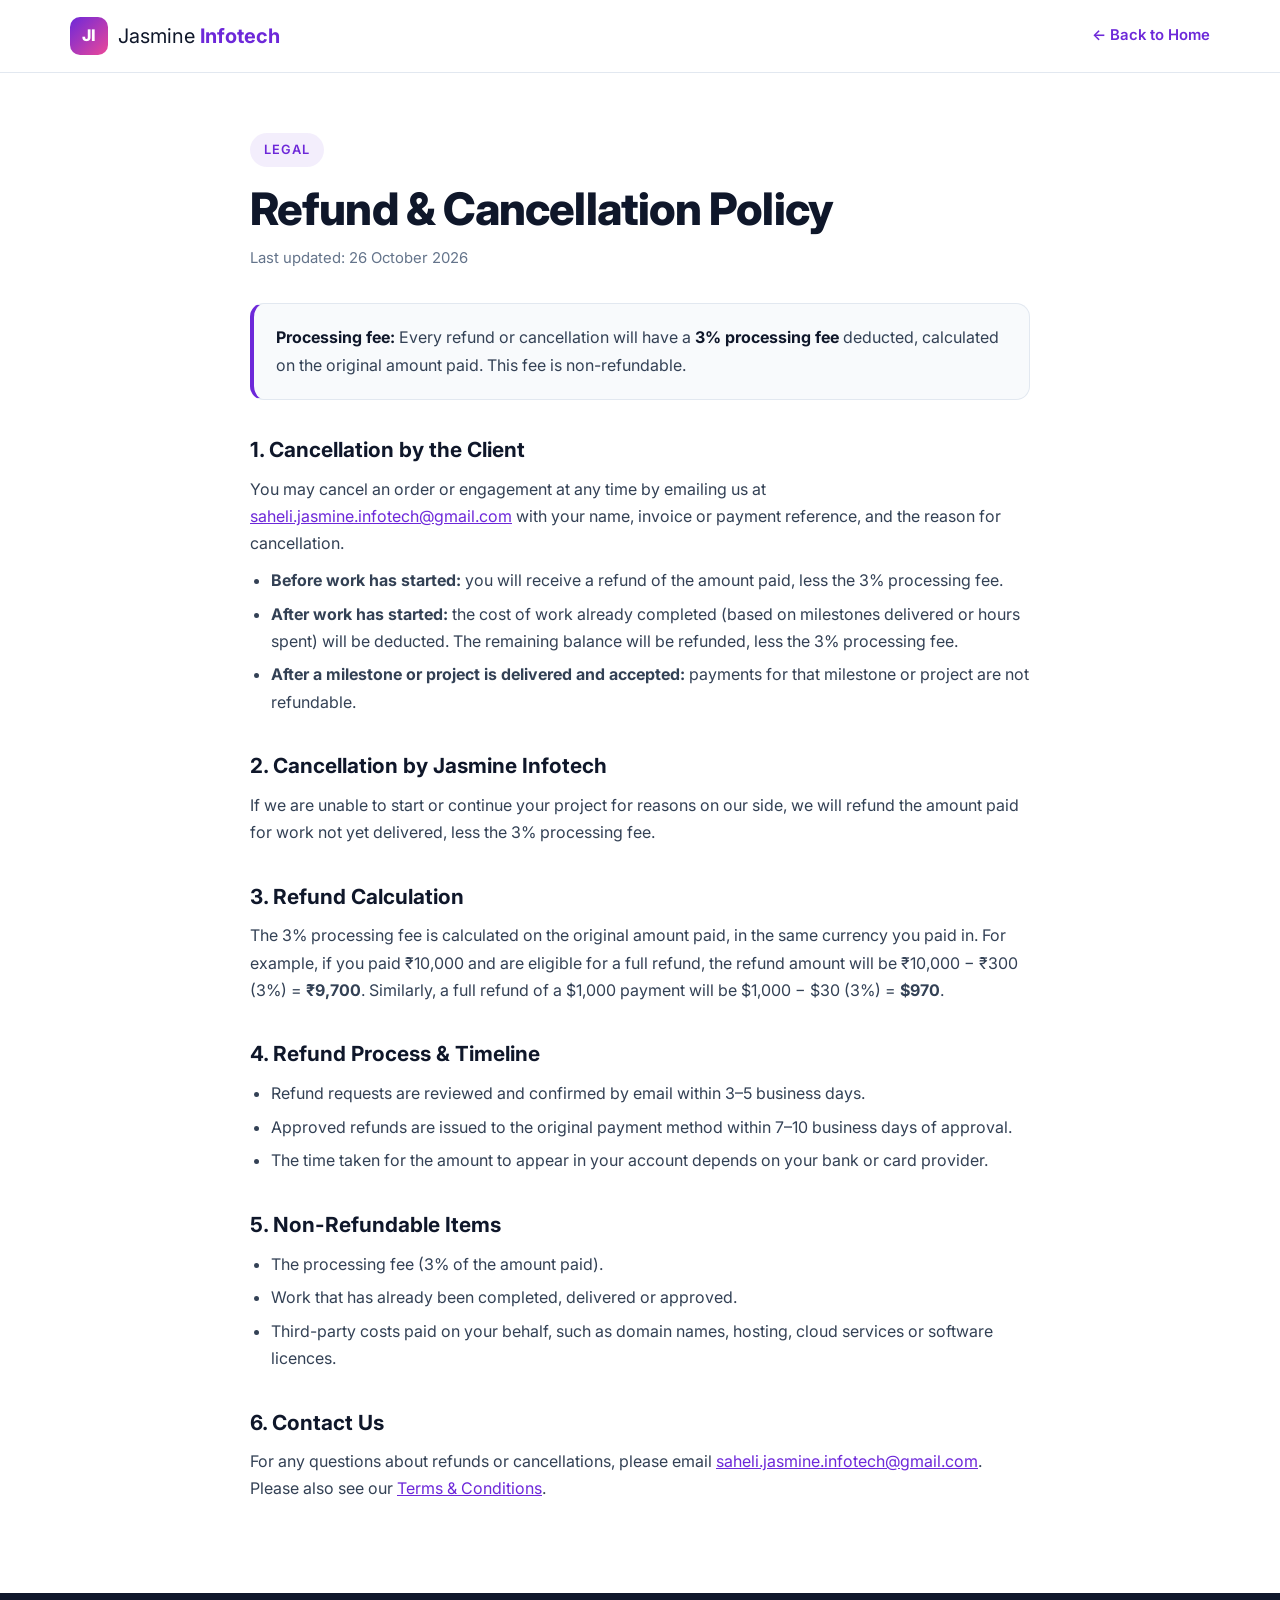
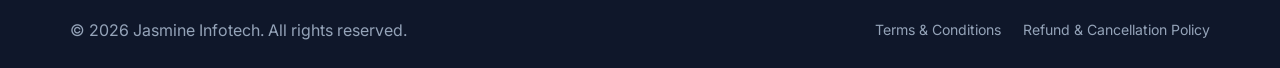
==== refund-policy.html @ 04a7589d "Terms and condition details" ====
<!DOCTYPE html>
<html lang="en">
<head>
  <meta charset="UTF-8" />
  <meta name="viewport" content="width=device-width, initial-scale=1.0" />
  <title>Refund &amp; Cancellation Policy | Jasmine Infotech</title>
  <meta name="description" content="Refund and cancellation policy for services provided by Jasmine Infotech, Hyderabad." />
  <link rel="preconnect" href="https://fonts.googleapis.com" />
  <link rel="preconnect" href="https://fonts.gstatic.com" crossorigin />
  <link href="https://fonts.googleapis.com/css2?family=Inter:wght@400;500;600;700;800&display=swap" rel="stylesheet" />
  <link rel="stylesheet" href="legal.css" />
</head>
<body>

  <header class="header">
    <div class="container nav-wrap">
      <a href="index.html" class="logo" aria-label="Jasmine Infotech home">
        <span class="logo-mark">JI</span>
        <span class="logo-text">Jasmine <strong>Infotech</strong></span>
      </a>
      <a href="index.html" class="back-link">← Back to Home</a>
    </div>
  </header>

  <main class="legal">
    <div class="container">
      <span class="eyebrow">Legal</span>
      <h1>Refund &amp; Cancellation Policy</h1>
      <p class="updated">Last updated: 26 October 2026</p>

      <div class="highlight">
        <p><strong>Processing fee:</strong> Every refund or cancellation will have a <strong>3% processing fee</strong> deducted, calculated on the original amount paid. This fee is non-refundable.</p>
      </div>

      <h2>1. Cancellation by the Client</h2>
      <p>You may cancel an order or engagement at any time by emailing us at <a href="mailto:saheli.jasmine.infotech@gmail.com">saheli.jasmine.infotech@gmail.com</a> with your name, invoice or payment reference, and the reason for cancellation.</p>
      <ul>
        <li><strong>Before work has started:</strong> you will receive a refund of the amount paid, less the 3% processing fee.</li>
        <li><strong>After work has started:</strong> the cost of work already completed (based on milestones delivered or hours spent) will be deducted. The remaining balance will be refunded, less the 3% processing fee.</li>
        <li><strong>After a milestone or project is delivered and accepted:</strong> payments for that milestone or project are not refundable.</li>
      </ul>

      <h2>2. Cancellation by Jasmine Infotech</h2>
      <p>If we are unable to start or continue your project for reasons on our side, we will refund the amount paid for work not yet delivered, less the 3% processing fee.</p>

      <h2>3. Refund Calculation</h2>
      <p>The 3% processing fee is calculated on the original amount paid, in the same currency you paid in. For example, if you paid ₹10,000 and are eligible for a full refund, the refund amount will be ₹10,000 − ₹300 (3%) = <strong>₹9,700</strong>. Similarly, a full refund of a $1,000 payment will be $1,000 − $30 (3%) = <strong>$970</strong>.</p>

      <h2>4. Refund Process &amp; Timeline</h2>
      <ul>
        <li>Refund requests are reviewed and confirmed by email within 3–5 business days.</li>
        <li>Approved refunds are issued to the original payment method within 7–10 business days of approval.</li>
        <li>The time taken for the amount to appear in your account depends on your bank or card provider.</li>
      </ul>

      <h2>5. Non-Refundable Items</h2>
      <ul>
        <li>The processing fee (3% of the amount paid).</li>
        <li>Work that has already been completed, delivered or approved.</li>
        <li>Third-party costs paid on your behalf, such as domain names, hosting, cloud services or software licences.</li>
      </ul>

      <h2>6. Contact Us</h2>
      <p>For any questions about refunds or cancellations, please email <a href="mailto:saheli.jasmine.infotech@gmail.com">saheli.jasmine.infotech@gmail.com</a>. Please also see our <a href="terms.html">Terms &amp; Conditions</a>.</p>
    </div>
  </main>

  <footer class="footer">
    <div class="container footer-bottom">
      <p>© <span id="year"></span> Jasmine Infotech. All rights reserved.</p>
      <nav class="footer-legal" aria-label="Legal">
        <a href="terms.html">Terms &amp; Conditions</a>
        <a href="refund-policy.html">Refund &amp; Cancellation Policy</a>
      </nav>
    </div>
  </footer>

  <script>document.getElementById("year").textContent = new Date().getFullYear();</script>
</body>
</html>
---- legal.css ----
/* ===========================
   Jasmine Infotech - Legal pages
   =========================== */

:root {
  --primary: #6d28d9;
  --accent: #ec4899;
  --dark: #0f172a;
  --text: #334155;
  --muted: #64748b;
  --light: #f8fafc;
  --border: #e2e8f0;
  --white: #ffffff;
  --radius: 14px;
  --gradient: linear-gradient(135deg, var(--primary), var(--accent));
}

*,
*::before,
*::after { box-sizing: border-box; margin: 0; padding: 0; }

body {
  font-family: "Inter", system-ui, -apple-system, sans-serif;
  color: var(--text);
  background: var(--white);
  line-height: 1.7;
  -webkit-font-smoothing: antialiased;
}

a { color: var(--primary); }
h1, h2 { color: var(--dark); line-height: 1.2; }
h1 { font-size: clamp(1.9rem, 4.5vw, 2.8rem); font-weight: 800; letter-spacing: -0.02em; margin-bottom: 0.6rem; }
h2 { font-size: 1.3rem; margin: 2.4rem 0 0.8rem; }
p, li { font-size: 1rem; }
p + p { margin-top: 0.8rem; }
ul { padding-left: 1.3rem; margin-top: 0.6rem; }
li + li { margin-top: 0.4rem; }

.container { width: 100%; max-width: 820px; margin: 0 auto; padding: 0 20px; }

/* ---------- Header ---------- */
.header { border-bottom: 1px solid var(--border); background: var(--white); }
.nav-wrap { display: flex; align-items: center; justify-content: space-between; height: 72px; max-width: 1180px; }
.logo { display: flex; align-items: center; gap: 10px; font-size: 1.25rem; color: var(--dark); text-decoration: none; }
.logo-mark {
  display: grid;
  place-items: center;
  width: 38px;
  height: 38px;
  border-radius: 10px;
  background: var(--gradient);
  color: var(--white);
  font-weight: 800;
  font-size: 1rem;
}
.logo-text strong { color: var(--primary); }
.back-link { font-weight: 600; font-size: 0.93rem; text-decoration: none; }
.back-link:hover { text-decoration: underline; }

/* ---------- Content ---------- */
.legal { padding: 60px 0 90px; }
.eyebrow {
  display: inline-block;
  font-size: 0.8rem;
  font-weight: 600;
  letter-spacing: 0.08em;
  text-transform: uppercase;
  color: var(--primary);
  background: rgba(109, 40, 217, 0.08);
  padding: 6px 14px;
  border-radius: 999px;
  margin-bottom: 1rem;
}
.updated { color: var(--muted); font-size: 0.93rem; }
.highlight {
  margin-top: 2rem;
  padding: 20px 22px;
  background: var(--light);
  border: 1px solid var(--border);
  border-left: 4px solid var(--primary);
  border-radius: var(--radius);
}
.highlight strong { color: var(--dark); }

/* ---------- Footer ---------- */
.footer { background: var(--dark); color: #94a3b8; font-size: 0.88rem; }
.footer-bottom {
  display: flex;
  justify-content: space-between;
  align-items: center;
  flex-wrap: wrap;
  gap: 10px 22px;
  padding-top: 24px;
  padding-bottom: 24px;
  max-width: 1180px;
}
.footer a { color: inherit; text-decoration: none; }
.footer a:hover { color: var(--white); }
.footer-legal { display: flex; flex-wrap: wrap; gap: 8px 22px; }
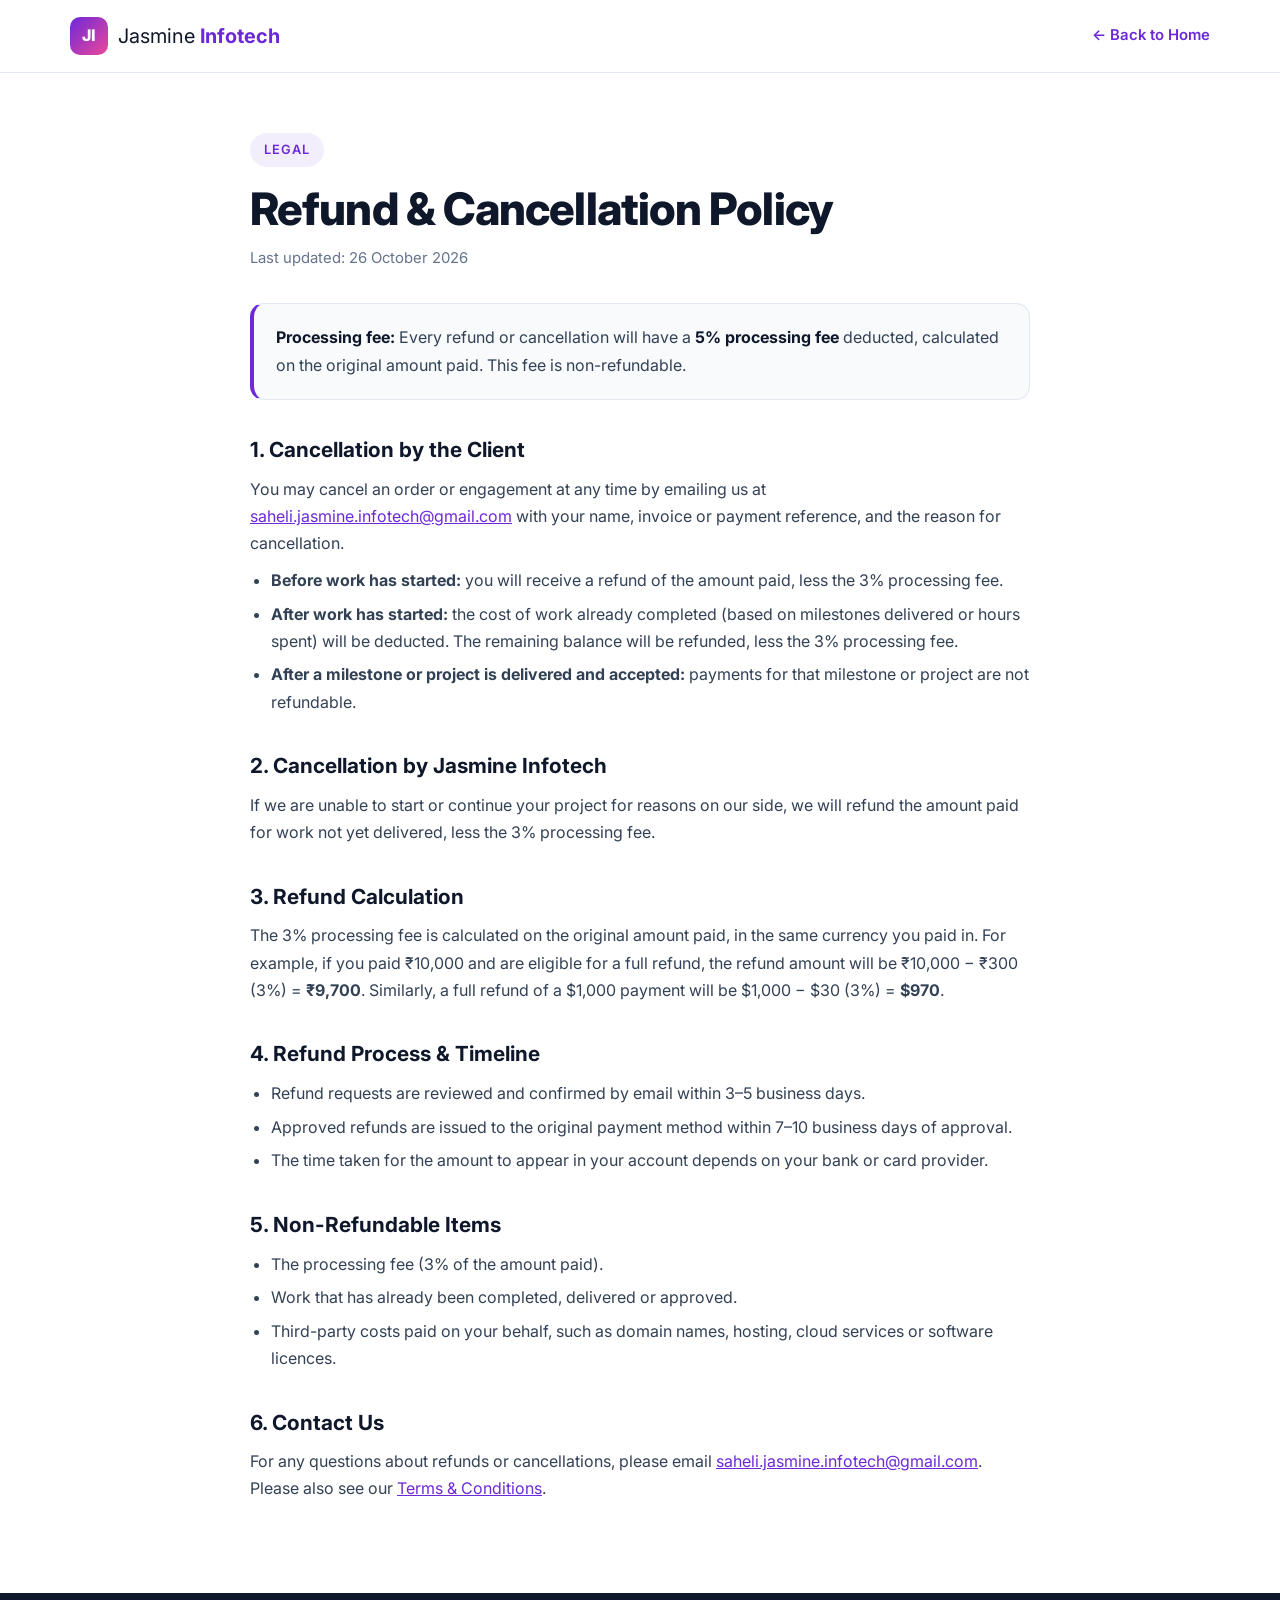
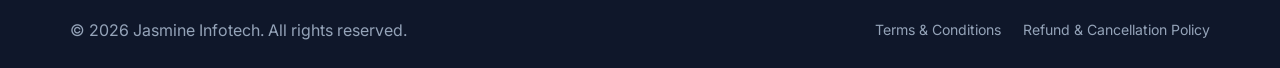
==== commit 6ae0f7bc: "Update processing fee from 3% to 5%" ====
--- a/refund-policy.html
+++ b/refund-policy.html
@@ -29,7 +29,7 @@
       <p class="updated">Last updated: 26 October 2026</p>
 
       <div class="highlight">
-        <p><strong>Processing fee:</strong> Every refund or cancellation will have a <strong>3% processing fee</strong> deducted, calculated on the original amount paid. This fee is non-refundable.</p>
+        <p><strong>Processing fee:</strong> Every refund or cancellation will have a <strong>5% processing fee</strong> deducted, calculated on the original amount paid. This fee is non-refundable.</p>
       </div>
 
       <h2>1. Cancellation by the Client</h2>
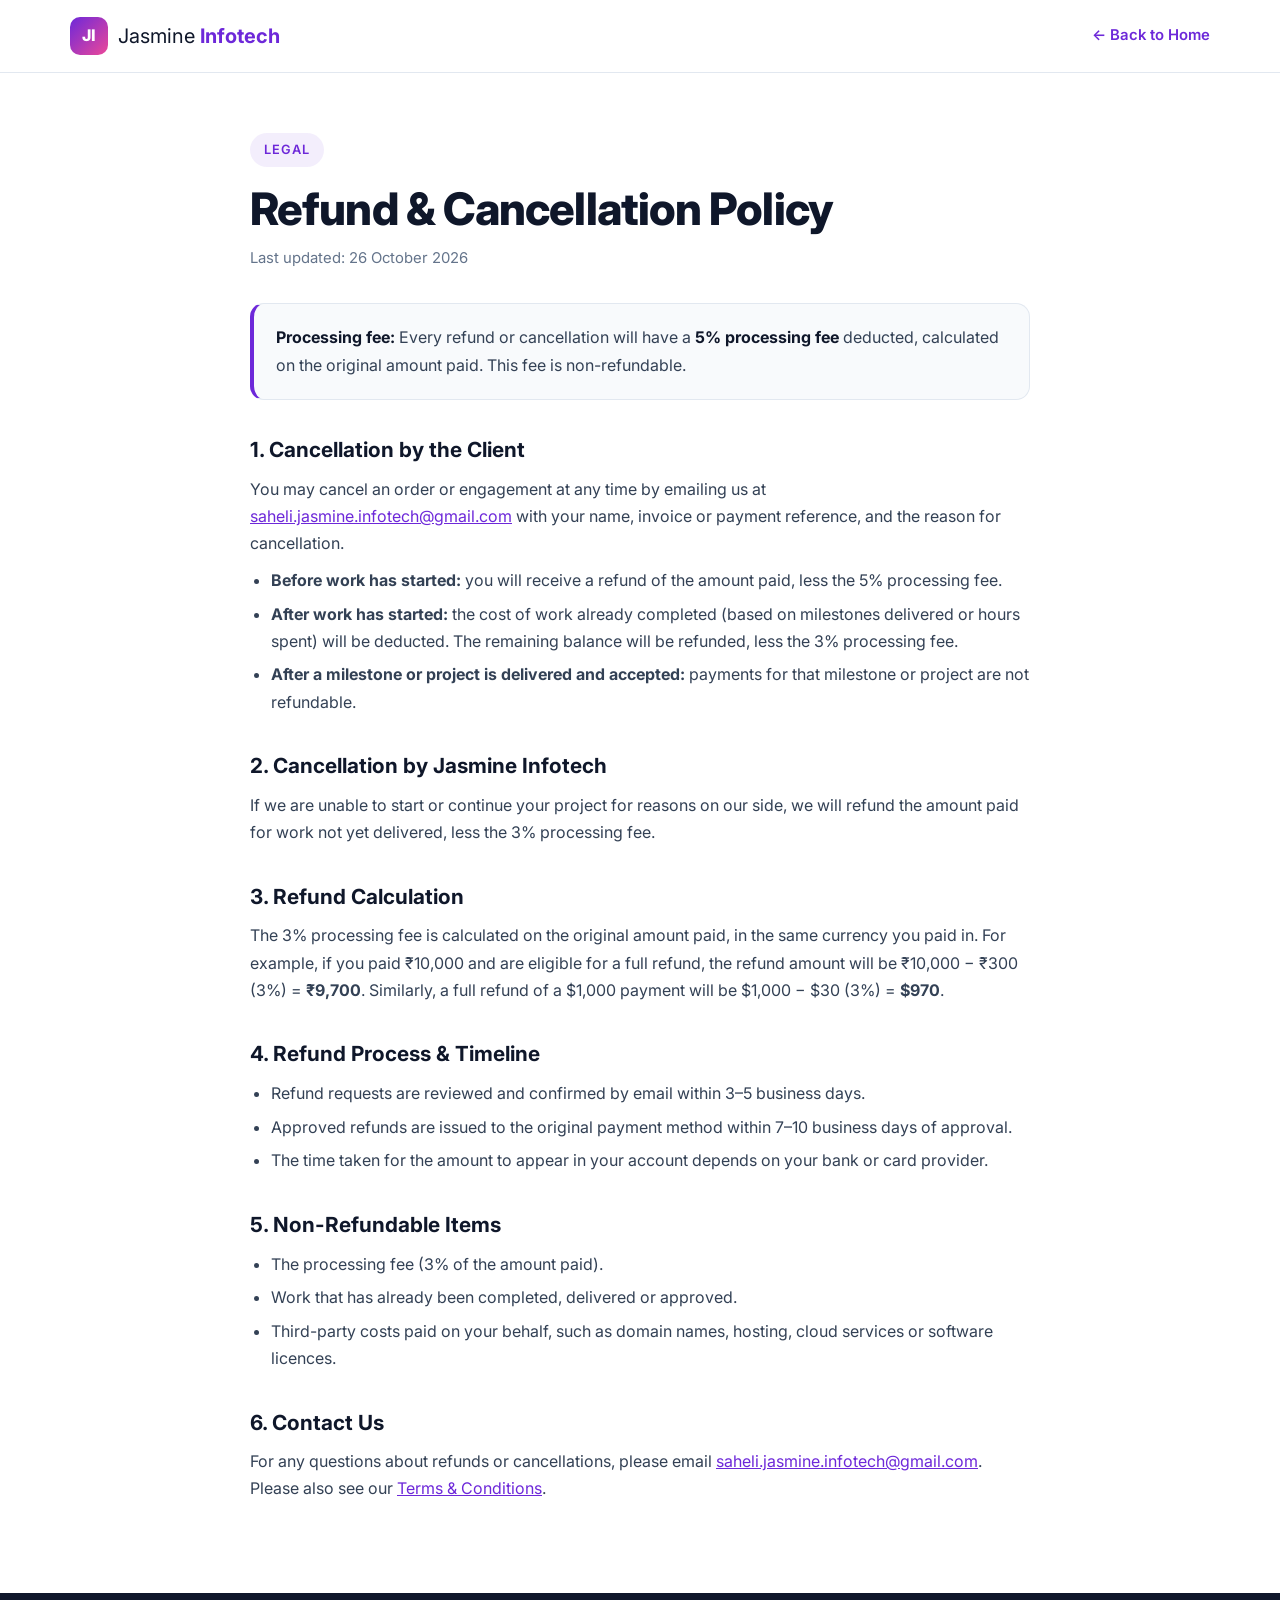
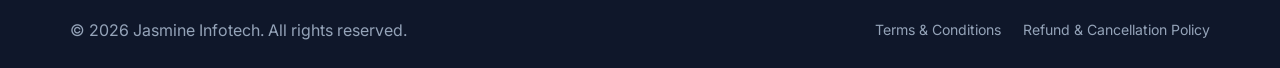
==== commit fbca9941: "Change refund processing fee from 3% to 5% Updated the processing fee for refunds before work starts" ====
--- a/refund-policy.html
+++ b/refund-policy.html
@@ -35,7 +35,7 @@
       <h2>1. Cancellation by the Client</h2>
       <p>You may cancel an order or engagement at any time by emailing us at <a href="mailto:saheli.jasmine.infotech@gmail.com">saheli.jasmine.infotech@gmail.com</a> with your name, invoice or payment reference, and the reason for cancellation.</p>
       <ul>
-        <li><strong>Before work has started:</strong> you will receive a refund of the amount paid, less the 3% processing fee.</li>
+        <li><strong>Before work has started:</strong> you will receive a refund of the amount paid, less the 5% processing fee.</li>
         <li><strong>After work has started:</strong> the cost of work already completed (based on milestones delivered or hours spent) will be deducted. The remaining balance will be refunded, less the 3% processing fee.</li>
         <li><strong>After a milestone or project is delivered and accepted:</strong> payments for that milestone or project are not refundable.</li>
       </ul>
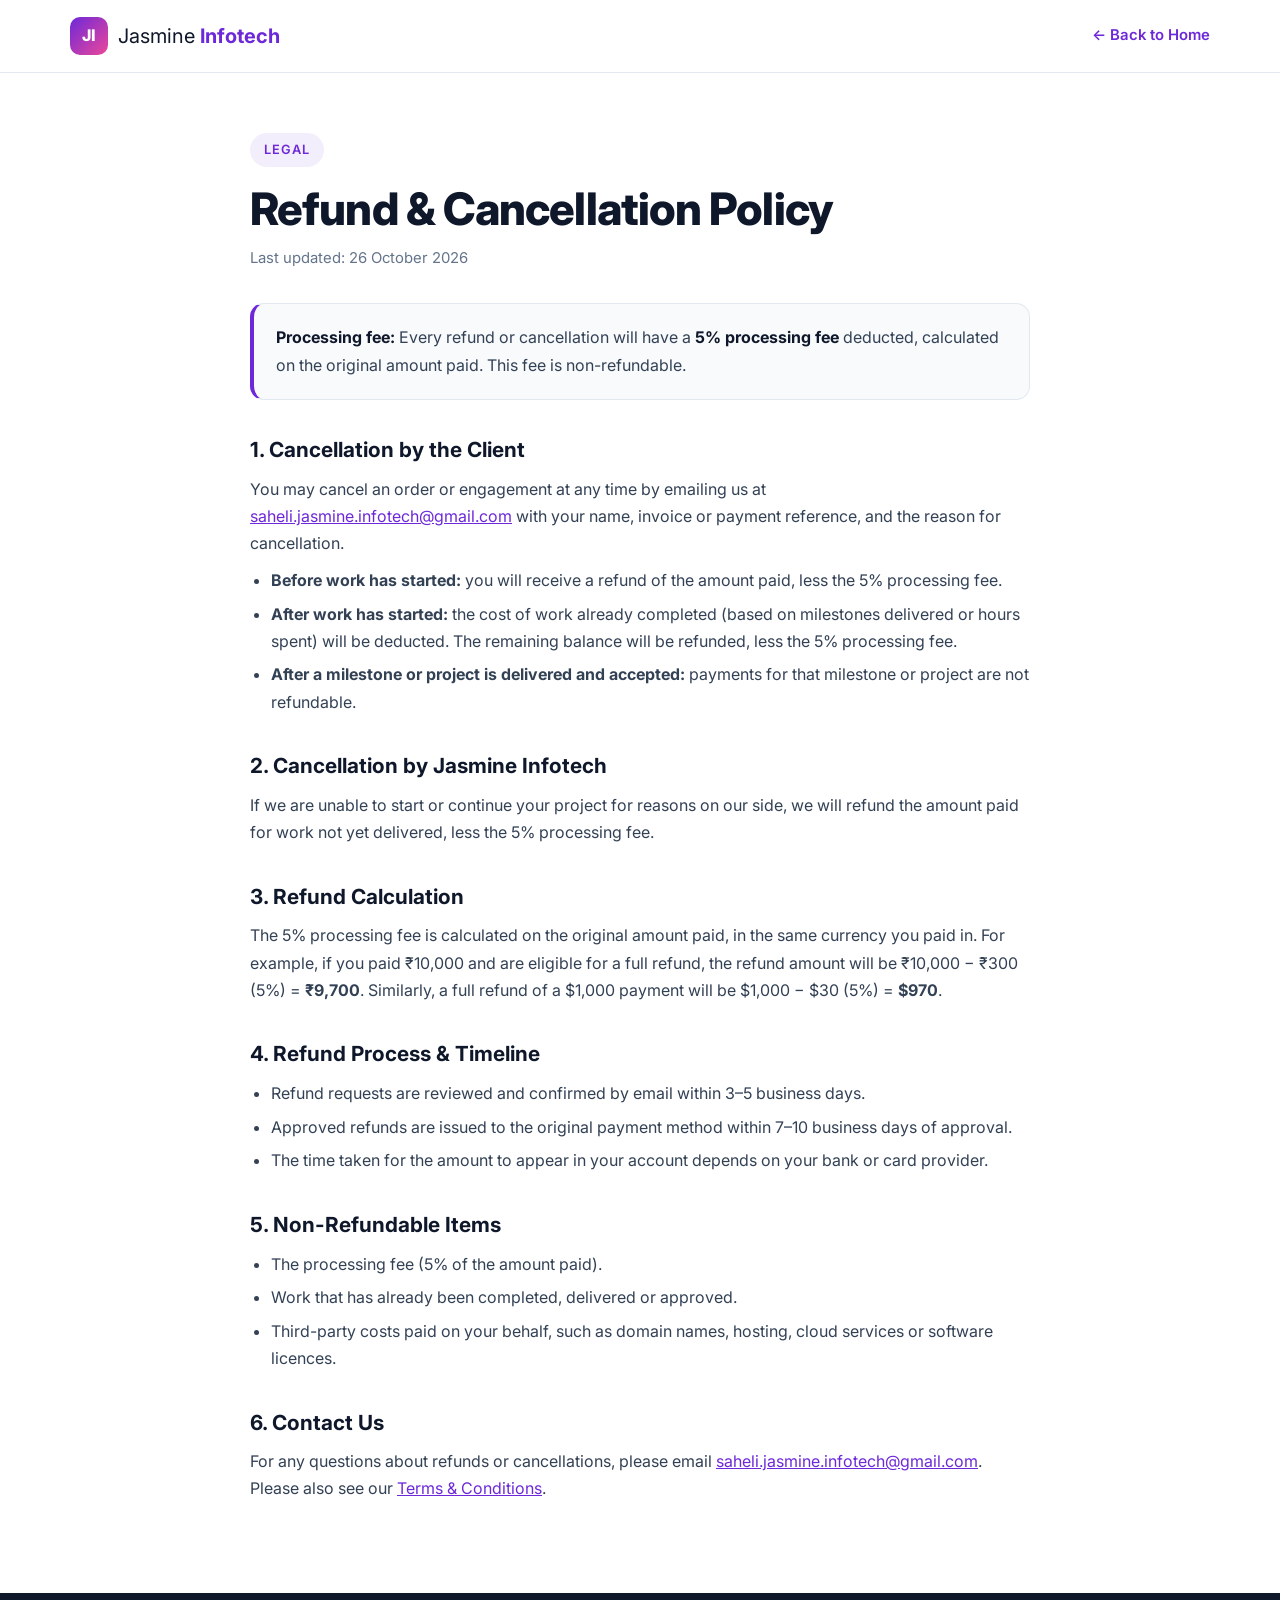
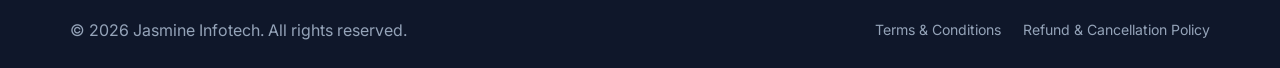
==== commit 548d2233: "Update refund policy processing fees to 5%" ====
--- a/refund-policy.html
+++ b/refund-policy.html
@@ -36,15 +36,15 @@
       <p>You may cancel an order or engagement at any time by emailing us at <a href="mailto:saheli.jasmine.infotech@gmail.com">saheli.jasmine.infotech@gmail.com</a> with your name, invoice or payment reference, and the reason for cancellation.</p>
       <ul>
         <li><strong>Before work has started:</strong> you will receive a refund of the amount paid, less the 5% processing fee.</li>
-        <li><strong>After work has started:</strong> the cost of work already completed (based on milestones delivered or hours spent) will be deducted. The remaining balance will be refunded, less the 3% processing fee.</li>
+        <li><strong>After work has started:</strong> the cost of work already completed (based on milestones delivered or hours spent) will be deducted. The remaining balance will be refunded, less the 5% processing fee.</li>
         <li><strong>After a milestone or project is delivered and accepted:</strong> payments for that milestone or project are not refundable.</li>
       </ul>
 
       <h2>2. Cancellation by Jasmine Infotech</h2>
-      <p>If we are unable to start or continue your project for reasons on our side, we will refund the amount paid for work not yet delivered, less the 3% processing fee.</p>
+      <p>If we are unable to start or continue your project for reasons on our side, we will refund the amount paid for work not yet delivered, less the 5% processing fee.</p>
 
       <h2>3. Refund Calculation</h2>
-      <p>The 3% processing fee is calculated on the original amount paid, in the same currency you paid in. For example, if you paid ₹10,000 and are eligible for a full refund, the refund amount will be ₹10,000 − ₹300 (3%) = <strong>₹9,700</strong>. Similarly, a full refund of a $1,000 payment will be $1,000 − $30 (3%) = <strong>$970</strong>.</p>
+      <p>The 5% processing fee is calculated on the original amount paid, in the same currency you paid in. For example, if you paid ₹10,000 and are eligible for a full refund, the refund amount will be ₹10,000 − ₹300 (5%) = <strong>₹9,700</strong>. Similarly, a full refund of a $1,000 payment will be $1,000 − $30 (5%) = <strong>$970</strong>.</p>
 
       <h2>4. Refund Process &amp; Timeline</h2>
       <ul>
@@ -55,7 +55,7 @@
 
       <h2>5. Non-Refundable Items</h2>
       <ul>
-        <li>The processing fee (3% of the amount paid).</li>
+        <li>The processing fee (5% of the amount paid).</li>
         <li>Work that has already been completed, delivered or approved.</li>
         <li>Third-party costs paid on your behalf, such as domain names, hosting, cloud services or software licences.</li>
       </ul>
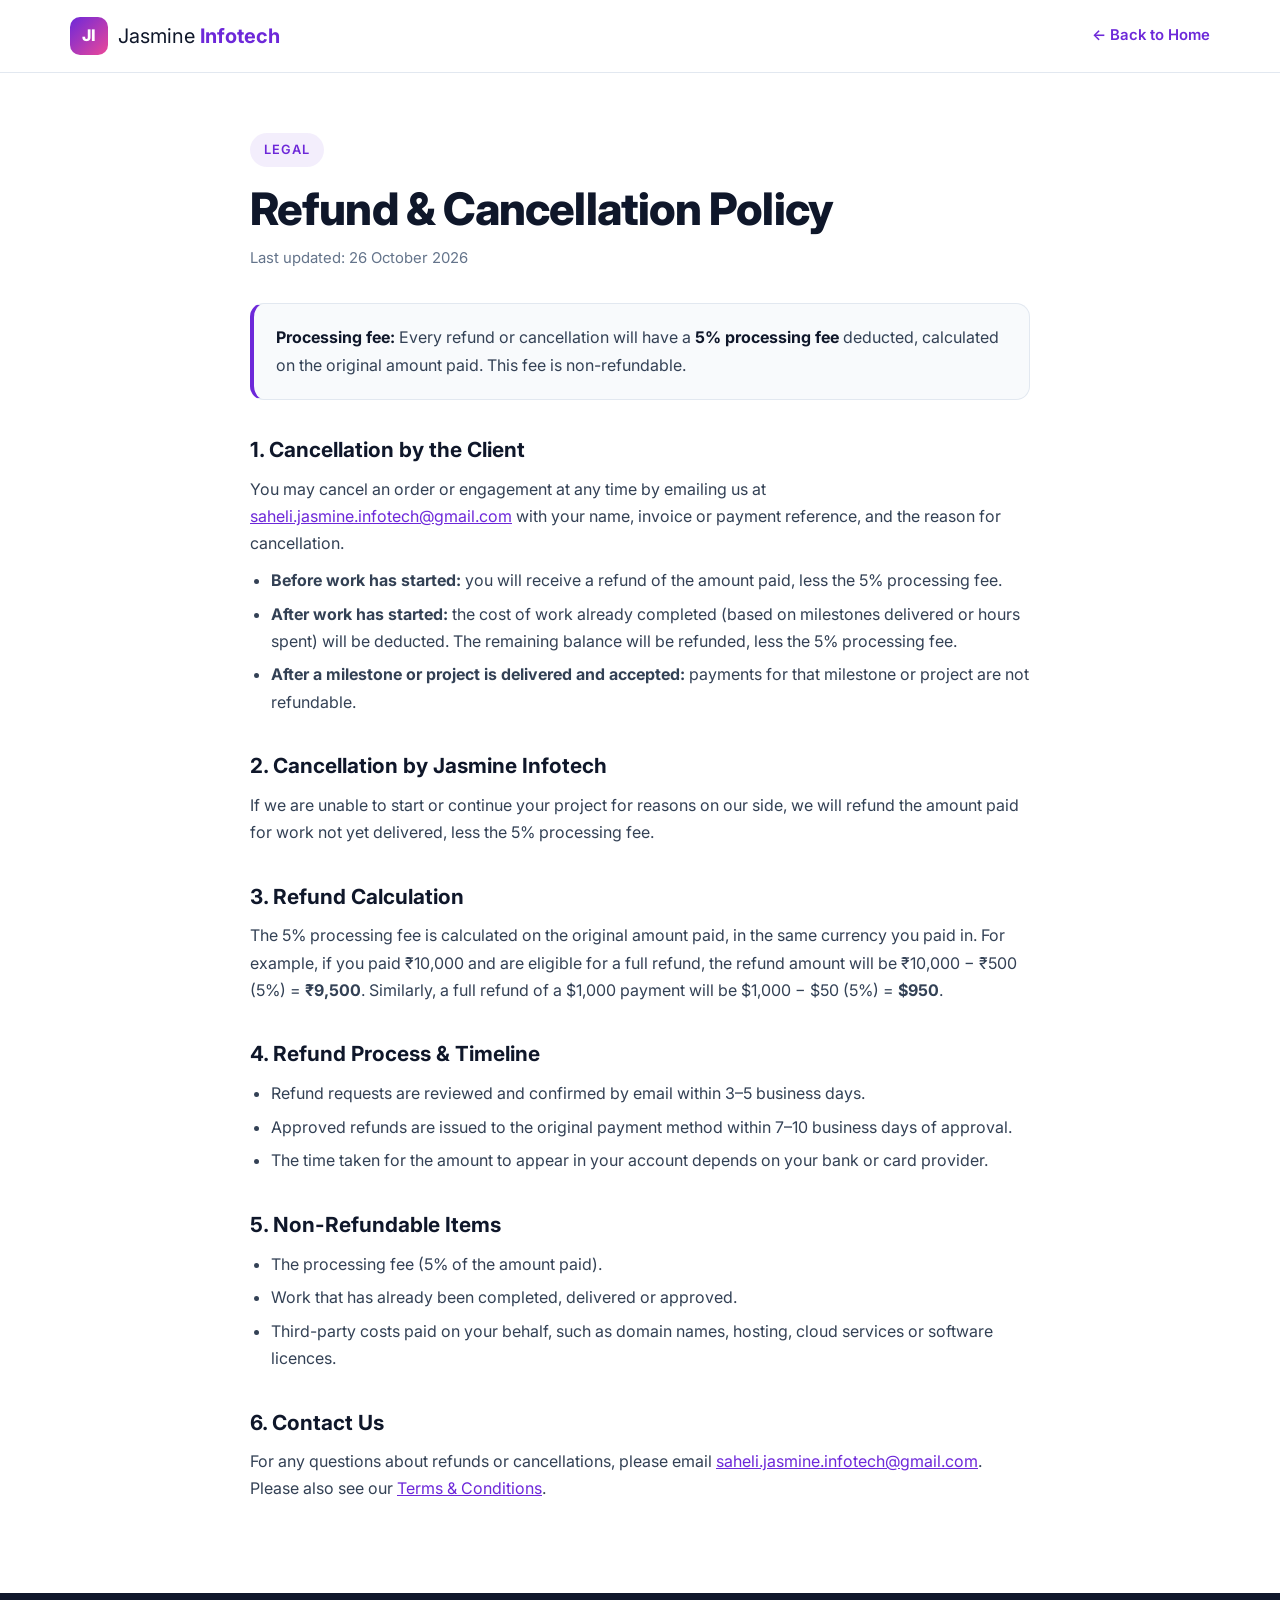
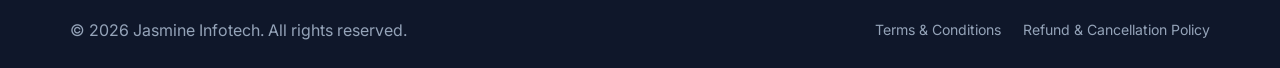
==== commit 030c8567: "Correct refund calculation examples in policy Updated refund calculation examples to reflect correct" ====
--- a/refund-policy.html
+++ b/refund-policy.html
@@ -44,7 +44,7 @@
       <p>If we are unable to start or continue your project for reasons on our side, we will refund the amount paid for work not yet delivered, less the 5% processing fee.</p>
 
       <h2>3. Refund Calculation</h2>
-      <p>The 5% processing fee is calculated on the original amount paid, in the same currency you paid in. For example, if you paid ₹10,000 and are eligible for a full refund, the refund amount will be ₹10,000 − ₹300 (5%) = <strong>₹9,700</strong>. Similarly, a full refund of a $1,000 payment will be $1,000 − $30 (5%) = <strong>$970</strong>.</p>
+      <p>The 5% processing fee is calculated on the original amount paid, in the same currency you paid in. For example, if you paid ₹10,000 and are eligible for a full refund, the refund amount will be ₹10,000 − ₹500 (5%) = <strong>₹9,500</strong>. Similarly, a full refund of a $1,000 payment will be $1,000 − $50 (5%) = <strong>$950</strong>.</p>
 
       <h2>4. Refund Process &amp; Timeline</h2>
       <ul>
